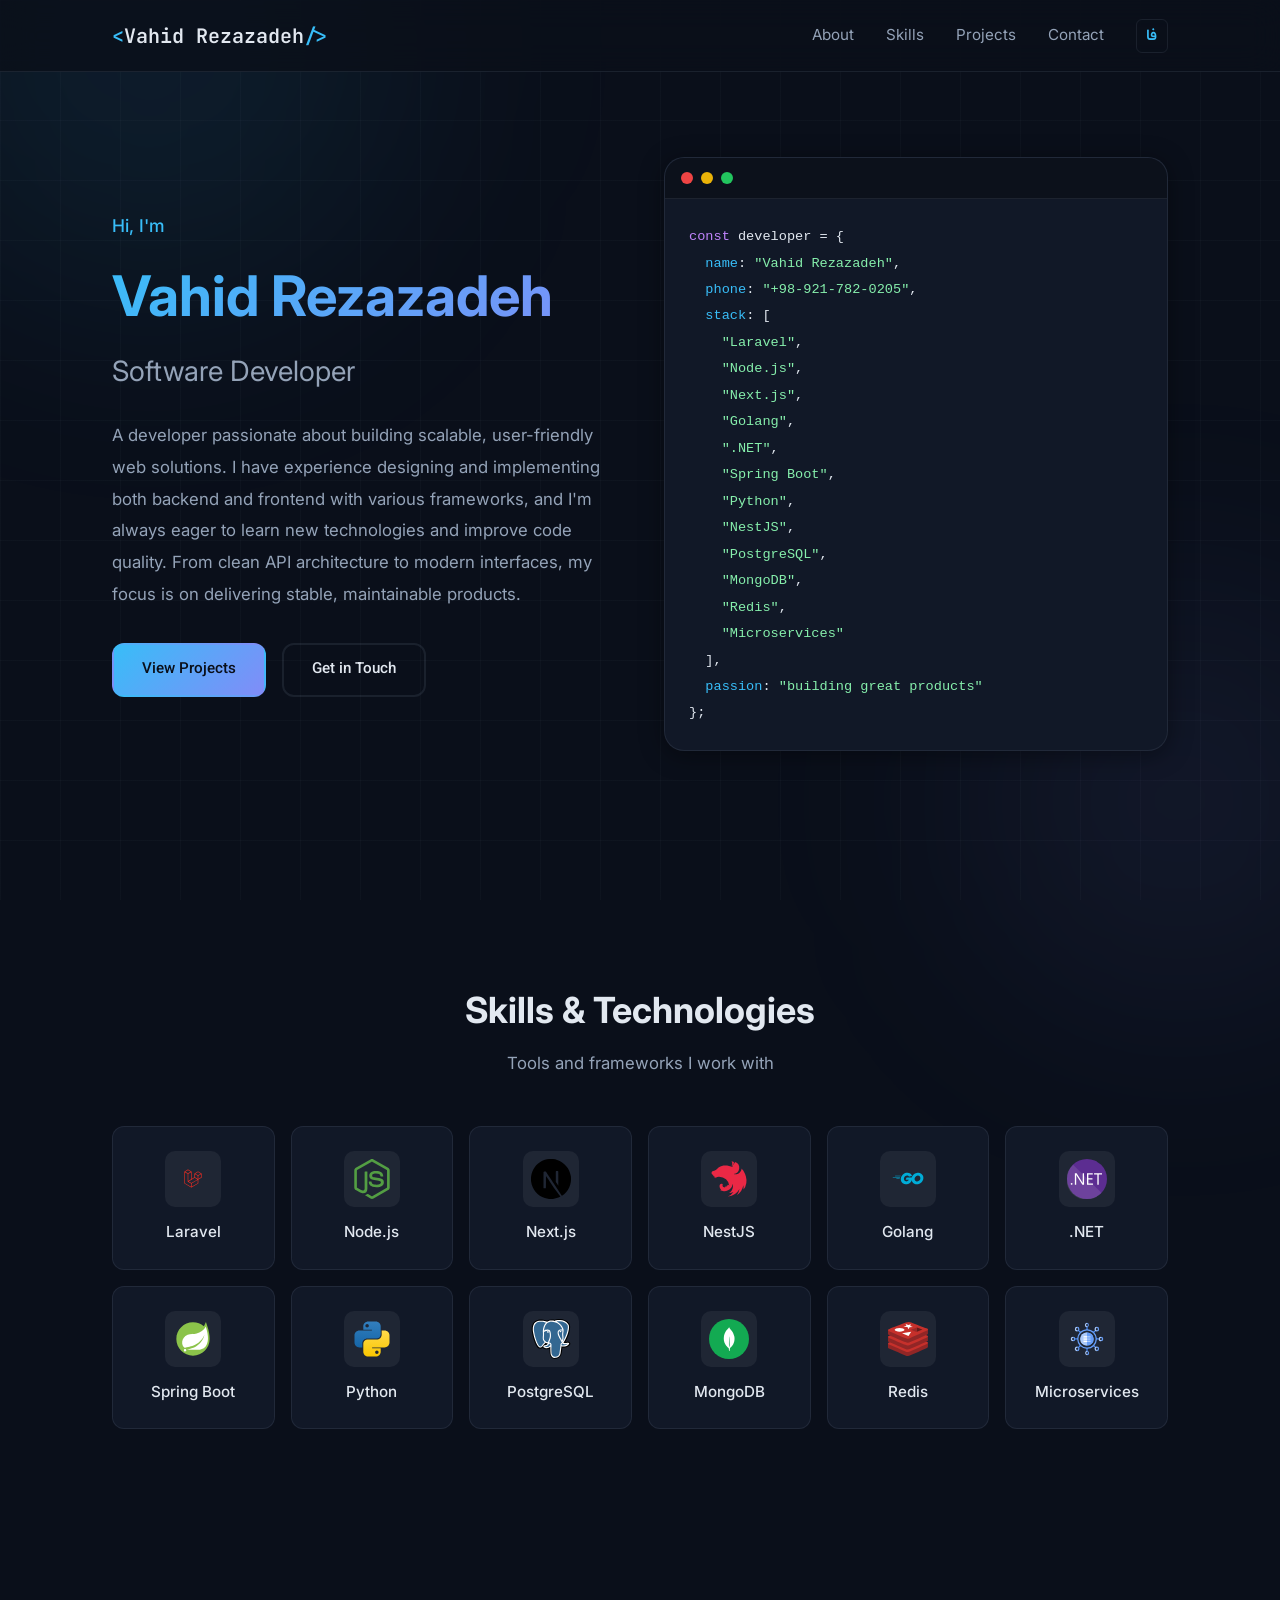
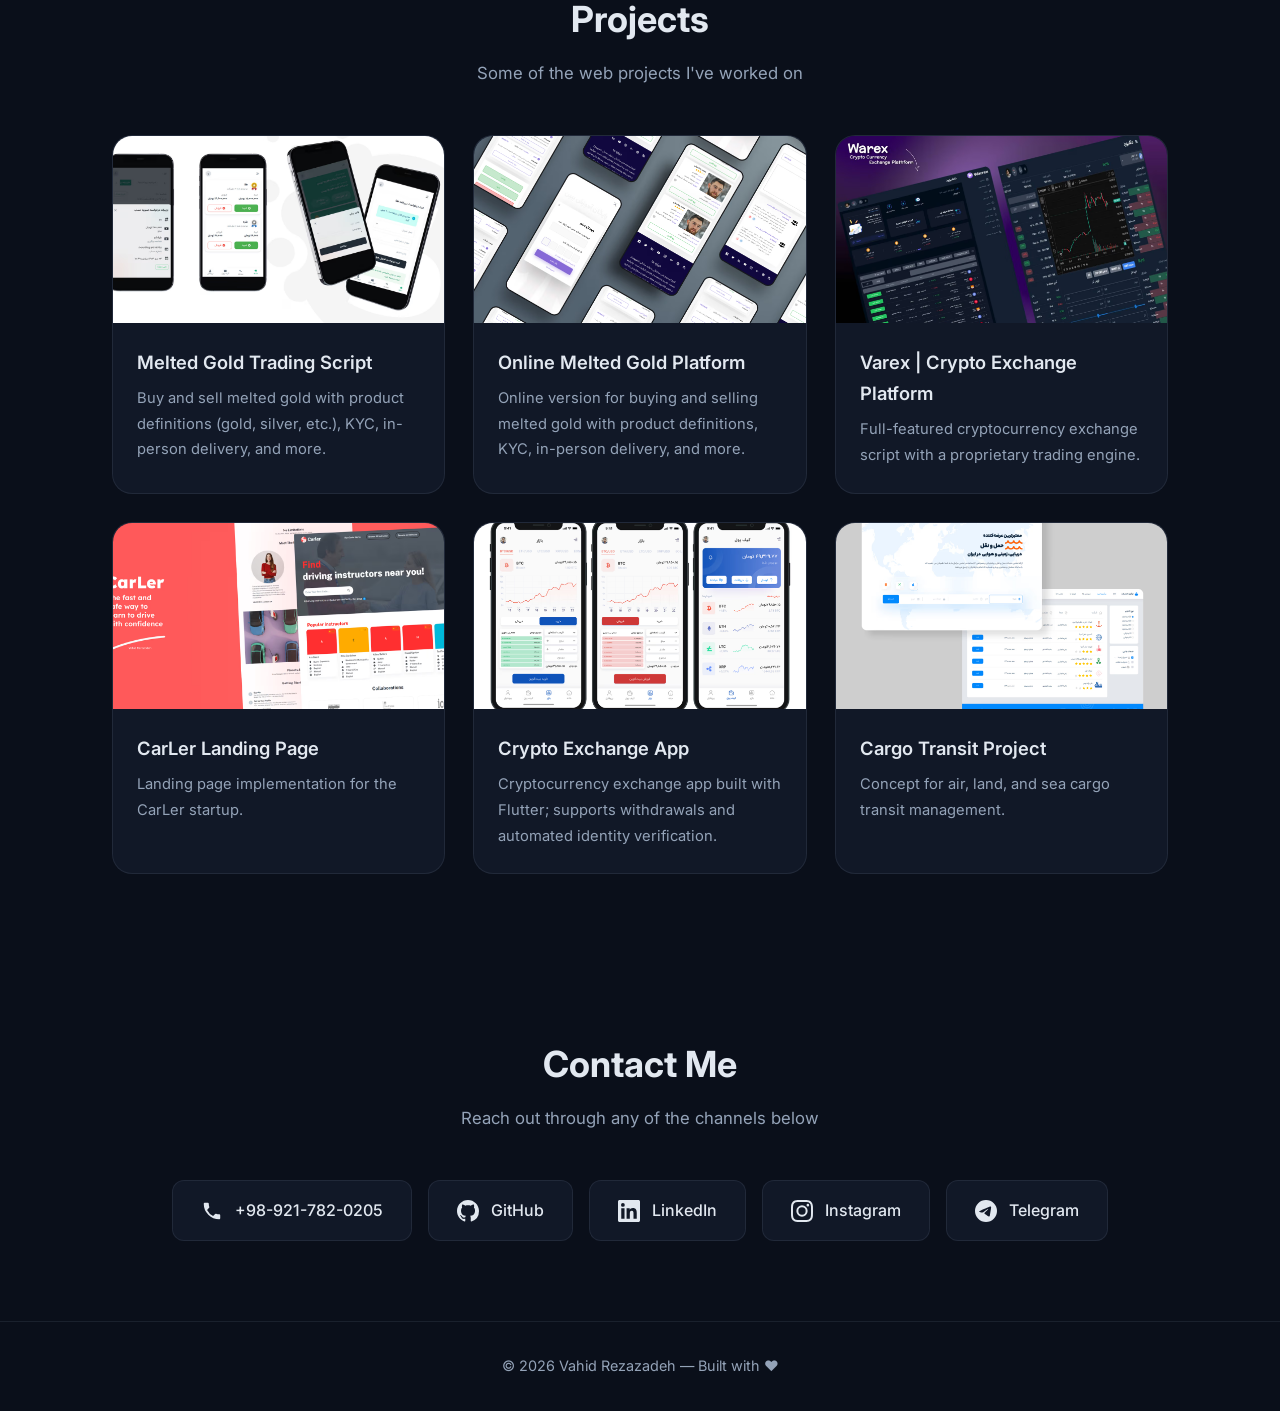
==== en/index.html @ e2bf57e8 "refactor: new website" ====
<!DOCTYPE html>
<html lang="en" dir="ltr">
<head>
  <meta charset="UTF-8">
  <meta name="viewport" content="width=device-width, initial-scale=1.0, viewport-fit=cover">
  <meta name="description" content="Vahid Rezazadeh — Full-stack software developer specializing in Laravel, Node.js, Next.js, Golang, .NET, and Java Spring Boot. View portfolio projects and contact information.">
  <meta name="author" content="Vahid Rezazadeh">
  <meta name="robots" content="index, follow">
  <meta name="theme-color" content="#0a0f1a">
  <title>Vahid Rezazadeh | Software Developer & Programmer</title>

  <link rel="canonical" href="https://vahidrezazadeh.github.io/en/">
  <link rel="alternate" hreflang="fa" href="https://vahidrezazadeh.github.io/">
  <link rel="alternate" hreflang="en" href="https://vahidrezazadeh.github.io/en/">
  <link rel="alternate" hreflang="x-default" href="https://vahidrezazadeh.github.io/">
  <link rel="icon" href="../images/favicon.svg" type="image/svg+xml">
  <link rel="apple-touch-icon" href="../images/favicon.svg">

  <meta property="og:type" content="profile">
  <meta property="og:locale" content="en_US">
  <meta property="og:locale:alternate" content="fa_IR">
  <meta property="og:site_name" content="Vahid Rezazadeh">
  <meta property="og:title" content="Vahid Rezazadeh | Software Developer & Programmer">
  <meta property="og:description" content="Full-stack developer with expertise in Laravel, Node.js, Next.js, Golang, .NET, and Spring Boot. Portfolio and contact details.">
  <meta property="og:url" content="https://vahidrezazadeh.github.io/en/">
  <meta property="og:image" content="https://vahidrezazadeh.github.io/images/og-image.svg">
  <meta property="og:image:width" content="1200">
  <meta property="og:image:height" content="630">
  <meta property="og:image:alt" content="Vahid Rezazadeh — Software Developer">
  <meta property="profile:first_name" content="Vahid">
  <meta property="profile:last_name" content="Rezazadeh">
  <meta property="profile:username" content="vahidrezazadeh">

  <meta name="twitter:card" content="summary_large_image">
  <meta name="twitter:title" content="Vahid Rezazadeh | Software Developer & Programmer">
  <meta name="twitter:description" content="Full-stack developer with expertise in Laravel, Node.js, Next.js, Golang, .NET, and Spring Boot.">
  <meta name="twitter:image" content="https://vahidrezazadeh.github.io/images/og-image.svg">
  <meta name="twitter:image:alt" content="Vahid Rezazadeh — Software Developer">

  <link rel="me" href="https://github.com/vahidrezazadeh">
  <link rel="me" href="https://linkedin.com/in/vahidrezazadeh">
  <link rel="me" href="https://instagram.com/vahidrezazadeh.dev">
  <link rel="me" href="https://t.me/vahidrezazadeh">

  <link rel="preconnect" href="https://fonts.googleapis.com">
  <link rel="preconnect" href="https://fonts.gstatic.com" crossorigin>
  <link href="https://fonts.googleapis.com/css2?family=Inter:wght@400;500;600;700&family=JetBrains+Mono:wght@400;500&family=Vazirmatn:wght@600&display=swap" rel="stylesheet">
  <link rel="stylesheet" href="../css/style.css">

  <script type="application/ld+json">
  {
    "@context": "https://schema.org",
    "@graph": [
      {
        "@type": "WebSite",
        "@id": "https://vahidrezazadeh.github.io/en/#website",
        "url": "https://vahidrezazadeh.github.io/en/",
        "name": "Vahid Rezazadeh",
        "description": "Personal website of Vahid Rezazadeh, software developer",
        "inLanguage": "en-US"
      },
      {
        "@type": "ProfilePage",
        "@id": "https://vahidrezazadeh.github.io/en/#profile",
        "url": "https://vahidrezazadeh.github.io/en/",
        "name": "Vahid Rezazadeh | Software Developer",
        "isPartOf": { "@id": "https://vahidrezazadeh.github.io/en/#website" },
        "about": { "@id": "https://vahidrezazadeh.github.io/en/#person" },
        "inLanguage": "en-US"
      },
      {
        "@type": "Person",
        "@id": "https://vahidrezazadeh.github.io/en/#person",
        "name": "Vahid Rezazadeh",
        "alternateName": "وحید رضازاده",
        "url": "https://vahidrezazadeh.github.io/en/",
        "image": "https://vahidrezazadeh.github.io/images/og-image.svg",
        "jobTitle": "Software Developer",
        "description": "Full-stack developer experienced in Laravel, Node.js, Next.js, Golang, .NET, and Java Spring Boot",
        "telephone": "+98-921-782-0205",
        "knowsAbout": [
          "Laravel",
          "Node.js",
          "Next.js",
          "Golang",
          ".NET",
          "Java Spring Boot",
          "Python",
          "NestJS",
          "PostgreSQL",
          "MongoDB",
          "Redis",
          "Microservices",
          "Web Development",
          "Backend Development",
          "Frontend Development"
        ],
        "sameAs": [
          "https://github.com/vahidrezazadeh",
          "https://linkedin.com/in/vahidrezazadeh",
          "https://instagram.com/vahidrezazadeh.dev",
          "https://t.me/vahidrezazadeh"
        ]
      }
    ]
  }
  </script>
</head>
<body>
  <div class="bg-grid" aria-hidden="true"></div>
  <div class="bg-glow bg-glow--1" aria-hidden="true"></div>
  <div class="bg-glow bg-glow--2" aria-hidden="true"></div>

  <header class="header">
    <nav class="nav container">
      <a href="https://vahidrezazadeh.github.io/en/" class="logo" aria-label="Home">
        <span class="logo__bracket">&lt;</span>Vahid Rezazadeh<span class="logo__bracket">/&gt;</span>
      </a>
      <button class="nav__toggle" aria-label="Navigation menu" aria-expanded="false">
        <span></span>
        <span></span>
        <span></span>
      </button>
      <ul class="nav__links">
        <li><a href="#about">About</a></li>
        <li><a href="#skills">Skills</a></li>
        <li><a href="#projects">Projects</a></li>
        <li><a href="#contact">Contact</a></li>
        <li><a href="../index.html" class="lang-switch" hreflang="fa" lang="fa">فا</a></li>
      </ul>
    </nav>
  </header>

  <main>
    <section class="hero container">
      <div class="hero__content">
        <p class="hero__greeting">Hi, I'm</p>
        <h1 class="hero__name">Vahid Rezazadeh</h1>
        <p class="hero__role">Software Developer</p>
        <p class="hero__intro" id="about">
          A developer passionate about building scalable, user-friendly web solutions. I have experience
          designing and implementing both backend and frontend with various frameworks, and I'm always
          eager to learn new technologies and improve code quality. From clean API architecture to modern
          interfaces, my focus is on delivering stable, maintainable products.
        </p>
        <div class="hero__actions">
          <a href="#projects" class="btn btn--primary">View Projects</a>
          <a href="#contact" class="btn btn--outline">Get in Touch</a>
        </div>
      </div>
      <div class="hero__visual" aria-hidden="true">
        <div class="code-window">
          <div class="code-window__bar">
            <span></span><span></span><span></span>
          </div>
          <pre class="code-window__body"><code><span class="kw">const</span> developer = {
  <span class="prop">name</span>: <span class="str">"Vahid Rezazadeh"</span>,
  <span class="prop">phone</span>: <span class="str">"+98-921-782-0205"</span>,
  <span class="prop">stack</span>: [
    <span class="str">"Laravel"</span>,
    <span class="str">"Node.js"</span>,
    <span class="str">"Next.js"</span>,
    <span class="str">"Golang"</span>,
    <span class="str">".NET"</span>,
    <span class="str">"Spring Boot"</span>,
    <span class="str">"Python"</span>,
    <span class="str">"NestJS"</span>,
    <span class="str">"PostgreSQL"</span>,
    <span class="str">"MongoDB"</span>,
    <span class="str">"Redis"</span>,
    <span class="str">"Microservices"</span>
  ],
  <span class="prop">passion</span>: <span class="str">"building great products"</span>
};</code></pre>
        </div>
      </div>
    </section>

    <section class="skills section" id="skills">
      <div class="container">
        <h2 class="section__title">Skills & Technologies</h2>
        <p class="section__subtitle">Tools and frameworks I work with</p>
        <ul class="skills__grid">
          <li class="skill-card">
            <div class="skill-card__icon">
              <img src="../images/skills/laravel.svg" alt="Laravel" width="48" height="48" loading="lazy">
            </div>
            <span class="skill-card__name">Laravel</span>
          </li>
          <li class="skill-card">
            <div class="skill-card__icon">
              <img src="../images/skills/nodejs.svg" alt="Node.js" width="48" height="48" loading="lazy">
            </div>
            <span class="skill-card__name">Node.js</span>
          </li>
          <li class="skill-card">
            <div class="skill-card__icon">
              <img src="../images/skills/nextjs.svg" alt="Next.js" width="48" height="48" loading="lazy">
            </div>
            <span class="skill-card__name">Next.js</span>
          </li>
          <li class="skill-card">
            <div class="skill-card__icon">
              <img src="../images/skills/nestjs.svg" alt="NestJS" width="48" height="48" loading="lazy">
            </div>
            <span class="skill-card__name">NestJS</span>
          </li>
          <li class="skill-card">
            <div class="skill-card__icon">
              <img src="../images/skills/golang.svg" alt="Golang" width="48" height="48" loading="lazy">
            </div>
            <span class="skill-card__name">Golang</span>
          </li>
          <li class="skill-card">
            <div class="skill-card__icon">
              <img src="../images/skills/dotnet.svg" alt=".NET" width="48" height="48" loading="lazy">
            </div>
            <span class="skill-card__name">.NET</span>
          </li>
          <li class="skill-card">
            <div class="skill-card__icon">
              <img src="../images/skills/spring.svg" alt="Spring Boot" width="48" height="48" loading="lazy">
            </div>
            <span class="skill-card__name">Spring Boot</span>
          </li>
          <li class="skill-card">
            <div class="skill-card__icon">
              <img src="../images/skills/python.svg" alt="Python" width="48" height="48" loading="lazy">
            </div>
            <span class="skill-card__name">Python</span>
          </li>
          <li class="skill-card">
            <div class="skill-card__icon">
              <img src="../images/skills/postgresql.svg" alt="PostgreSQL" width="48" height="48" loading="lazy">
            </div>
            <span class="skill-card__name">PostgreSQL</span>
          </li>
          <li class="skill-card">
            <div class="skill-card__icon">
              <img src="../images/skills/mongodb.svg" alt="MongoDB" width="48" height="48" loading="lazy">
            </div>
            <span class="skill-card__name">MongoDB</span>
          </li>
          <li class="skill-card">
            <div class="skill-card__icon">
              <img src="../images/skills/redis.svg" alt="Redis" width="48" height="48" loading="lazy">
            </div>
            <span class="skill-card__name">Redis</span>
          </li>
          <li class="skill-card">
            <div class="skill-card__icon">
              <img src="../images/skills/microservice.svg" alt="Microservices" width="48" height="48" loading="lazy">
            </div>
            <span class="skill-card__name">Microservices</span>
          </li>
        </ul>
      </div>
    </section>

    <section class="projects section" id="projects">
      <div class="container">
        <h2 class="section__title">Projects</h2>
        <p class="section__subtitle">Some of the web projects I've worked on</p>
        <div class="projects__grid">

          <article class="project-card">
            <div class="project-card__image">
              <img src="../images/projects/gold.avif" alt="Melted gold trading script" width="600" height="340" loading="lazy">
            </div>
            <div class="project-card__body">
              <h3 class="project-card__title">Melted Gold Trading Script</h3>
              <p class="project-card__desc">
                Buy and sell melted gold with product definitions (gold, silver, etc.),
                KYC, in-person delivery, and more.
              </p>
            </div>
          </article>

          <article class="project-card">
            <div class="project-card__image">
              <img src="../images/projects/online.avif" alt="Online melted gold trading platform" width="600" height="340" loading="lazy">
            </div>
            <div class="project-card__body">
              <h3 class="project-card__title">Online Melted Gold Platform</h3>
              <p class="project-card__desc">
                Online version for buying and selling melted gold with product definitions,
                KYC, in-person delivery, and more.
              </p>
            </div>
          </article>

          <article class="project-card">
            <div class="project-card__image">
              <img src="../images/projects/exchange.avif" alt="Varex — cryptocurrency exchange platform" width="600" height="340" loading="lazy">
            </div>
            <div class="project-card__body">
              <h3 class="project-card__title">Varex | Crypto Exchange Platform</h3>
              <p class="project-card__desc">
                Full-featured cryptocurrency exchange script with a proprietary trading engine.
              </p>
            </div>
          </article>

          <article class="project-card">
            <div class="project-card__image">
              <img src="../images/projects/carler.avif" alt="CarLer startup landing page" width="600" height="340" loading="lazy">
            </div>
            <div class="project-card__body">
              <h3 class="project-card__title">CarLer Landing Page</h3>
              <p class="project-card__desc">
                Landing page implementation for the CarLer startup.
              </p>
            </div>
          </article>

          <article class="project-card">
            <div class="project-card__image">
              <img src="../images/projects/exchange-app.avif" alt="Crypto exchange mobile app" width="600" height="340" loading="lazy">
            </div>
            <div class="project-card__body">
              <h3 class="project-card__title">Crypto Exchange App</h3>
              <p class="project-card__desc">
                Cryptocurrency exchange app built with Flutter; supports withdrawals
                and automated identity verification.
              </p>
            </div>
          </article>

          <article class="project-card">
            <div class="project-card__image">
              <img src="../images/projects/transit.avif" alt="Cargo transit project concept" width="600" height="340" loading="lazy">
            </div>
            <div class="project-card__body">
              <h3 class="project-card__title">Cargo Transit Project</h3>
              <p class="project-card__desc">
                Concept for air, land, and sea cargo transit management.
              </p>
            </div>
          </article>

        </div>
      </div>
    </section>

    <section class="contact section" id="contact">
      <div class="container">
        <h2 class="section__title">Contact Me</h2>
        <p class="section__subtitle">Reach out through any of the channels below</p>
        <div class="social-links">
          <a href="tel:+989217820205" class="social-link" aria-label="Phone call">
            <svg viewBox="0 0 24 24" fill="currentColor" aria-hidden="true"><path d="M6.62 10.79a15.05 15.05 0 006.59 6.59l2.2-2.2a1 1 0 011.01-.24 11.36 11.36 0 003.56.57 1 1 0 011 1V20a1 1 0 01-1 1A17 17 0 013 4a1 1 0 011-1h3.5a1 1 0 011 1 11.36 11.36 0 00.57 3.56 1 1 0 01-.25 1.01l-2.2 2.22z"/></svg>
            <span>+98-921-782-0205</span>
          </a>
          <a href="https://github.com/vahidrezazadeh" class="social-link" target="_blank" rel="noopener noreferrer" aria-label="GitHub">
            <svg viewBox="0 0 24 24" fill="currentColor" aria-hidden="true"><path d="M12 0C5.37 0 0 5.37 0 12c0 5.31 3.435 9.795 8.205 11.385.6.105.825-.255.825-.57 0-.285-.015-1.23-.015-2.235-3.015.555-3.795-.735-4.035-1.41-.135-.345-.72-1.41-1.23-1.695-.42-.225-1.02-.78-.015-.795.945-.015 1.62.87 1.845 1.23 1.08 1.815 2.805 1.305 3.495.99.105-.78.42-1.305.765-1.605-2.67-.3-5.46-1.335-5.46-5.925 0-1.305.465-2.385 1.23-3.225-.12-.3-.54-1.53.12-3.18 0 0 1.005-.315 3.3 1.23.96-.27 1.98-.405 3-.405s2.04.135 3 .405c2.295-1.56 3.3-1.23 3.3-1.23.66 1.65.24 2.88.12 3.18.765.84 1.23 1.905 1.23 3.225 0 4.605-2.805 5.625-5.475 5.925.435.375.81 1.095.81 2.22 0 1.605-.015 2.895-.015 3.3 0 .315.225.69.825.57A12.02 12.02 0 0024 12c0-6.63-5.37-12-12-12z"/></svg>
            <span>GitHub</span>
          </a>
          <a href="https://linkedin.com/in/vahidrezazadeh" class="social-link" target="_blank" rel="noopener noreferrer" aria-label="LinkedIn">
            <svg viewBox="0 0 24 24" fill="currentColor" aria-hidden="true"><path d="M20.447 20.452h-3.554v-5.569c0-1.328-.027-3.037-1.852-3.037-1.853 0-2.136 1.445-2.136 2.939v5.667H9.351V9h3.414v1.561h.046c.477-.9 1.637-1.85 3.37-1.85 3.601 0 4.267 2.37 4.267 5.455v6.286zM5.337 7.433a2.062 2.062 0 01-2.063-2.065 2.064 2.064 0 112.063 2.065zm1.782 13.019H3.555V9h3.564v11.452zM22.225 0H1.771C.792 0 0 .774 0 1.729v20.542C0 23.227.792 24 1.771 24h20.451C23.2 24 24 23.227 24 22.271V1.729C24 .774 23.2 0 22.222 0h.003z"/></svg>
            <span>LinkedIn</span>
          </a>
          <a href="https://instagram.com/vahidrezazadeh.dev" class="social-link" target="_blank" rel="noopener noreferrer" aria-label="Instagram">
            <svg viewBox="0 0 24 24" fill="currentColor" aria-hidden="true"><path d="M12 2.163c3.204 0 3.584.012 4.85.07 3.252.148 4.771 1.691 4.919 4.919.058 1.265.069 1.645.069 4.849 0 3.205-.012 3.584-.069 4.849-.149 3.225-1.664 4.771-4.919 4.919-1.266.058-1.644.07-4.85.07-3.204 0-3.584-.012-4.849-.07-3.26-.149-4.771-1.699-4.919-4.92-.058-1.265-.07-1.644-.07-4.849 0-3.204.013-3.583.07-4.849.149-3.227 1.664-4.771 4.919-4.919 1.266-.057 1.645-.069 4.849-.069zM12 0C8.741 0 8.333.014 7.053.072 2.695.272.273 2.69.073 7.052.014 8.333 0 8.741 0 12c0 3.259.014 3.668.072 4.948.2 4.358 2.618 6.78 6.98 6.98C8.333 23.986 8.741 24 12 24c3.259 0 3.668-.014 4.948-.072 4.354-.2 6.782-2.618 6.979-6.98.059-1.28.073-1.689.073-4.948 0-3.259-.014-3.667-.072-4.947-.196-4.354-2.617-6.78-6.979-6.98C15.668.014 15.259 0 12 0zm0 5.838a6.162 6.162 0 100 12.324 6.162 6.162 0 000-12.324zM12 16a4 4 0 110-8 4 4 0 010 8zm6.406-11.845a1.44 1.44 0 100 2.881 1.44 1.44 0 000-2.881z"/></svg>
            <span>Instagram</span>
          </a>
          <a href="https://t.me/vahidrezazadeh" class="social-link" target="_blank" rel="noopener noreferrer" aria-label="Telegram">
            <svg viewBox="0 0 24 24" fill="currentColor" aria-hidden="true"><path d="M11.944 0A12 12 0 000 12a12 12 0 0012 12 12 12 0 0012-12A12 12 0 0012 0a12 12 0 00-.056 0zm4.962 7.224c.1-.002.321.023.465.14a.506.506 0 01.171.325c.016.093.036.306.02.472-.18 1.898-.962 6.502-1.36 8.627-.168.9-.499 1.201-.82 1.23-.696.065-1.225-.46-1.9-.902-1.056-.693-1.653-1.124-2.678-1.8-1.185-.78-.417-1.21.258-1.91.177-.184 3.247-2.977 3.307-3.23.007-.032.014-.15-.056-.212s-.174-.041-.249-.024c-.106.024-1.793 1.14-5.061 3.345-.48.33-.913.49-1.302.48-.428-.008-1.252-.241-1.865-.44-.752-.245-1.349-.374-1.297-.789.027-.216.325-.437.893-.663 3.498-1.524 5.83-2.529 6.998-3.014 3.332-1.386 4.025-1.627 4.476-1.635z"/></svg>
            <span>Telegram</span>
          </a>
        </div>
      </div>
    </section>
  </main>

  <footer class="footer">
    <div class="container">
      <p>&copy; <span id="year"></span> Vahid Rezazadeh — Built with ❤️</p>
    </div>
  </footer>

  <script src="../js/main.js"></script>
</body>
</html>
---- css/style.css ----
/* ===== Variables ===== */
:root {
  --bg: #0a0f1a;
  --bg-card: #111827;
  --bg-card-hover: #1a2332;
  --border: rgba(148, 163, 184, 0.12);
  --text: #e2e8f0;
  --text-muted: #94a3b8;
  --accent: #38bdf8;
  --accent-2: #818cf8;
  --accent-glow: rgba(56, 189, 248, 0.15);
  --gradient: linear-gradient(135deg, #38bdf8 0%, #818cf8 100%);
  --radius: 12px;
  --radius-lg: 20px;
  --shadow: 0 4px 24px rgba(0, 0, 0, 0.4);
  --transition: 0.25s ease;
  --font: 'Vazirmatn', system-ui, sans-serif;
  --font-mono: 'JetBrains Mono', monospace;
  --header-h: 72px;
  --container-max: 1120px;
  --container-padding: clamp(1.25rem, 5vw, 2rem);
}

/* ===== Reset ===== */
*, *::before, *::after {
  box-sizing: border-box;
  margin: 0;
  padding: 0;
}

html {
  scroll-behavior: smooth;
  scroll-padding-top: var(--header-h);
}

body {
  font-family: var(--font);
  background: var(--bg);
  color: var(--text);
  line-height: 1.7;
  overflow-x: clip;
  -webkit-font-smoothing: antialiased;
}

main {
  overflow-x: clip;
}

img {
  max-width: 100%;
  height: auto;
  display: block;
}

a {
  color: inherit;
  text-decoration: none;
}

ul {
  list-style: none;
}

/* ===== Background ===== */
.bg-grid {
  position: fixed;
  inset: 0;
  background-image:
    linear-gradient(rgba(148, 163, 184, 0.04) 1px, transparent 1px),
    linear-gradient(90deg, rgba(148, 163, 184, 0.04) 1px, transparent 1px);
  background-size: 60px 60px;
  pointer-events: none;
  z-index: 0;
}

.bg-glow {
  position: fixed;
  border-radius: 50%;
  filter: blur(120px);
  pointer-events: none;
  z-index: 0;
}

.bg-glow--1 {
  width: 500px;
  height: 500px;
  background: rgba(56, 189, 248, 0.08);
  top: -200px;
  left: -100px;
}

.bg-glow--2 {
  width: 400px;
  height: 400px;
  background: rgba(129, 140, 248, 0.08);
  bottom: -100px;
  right: -100px;
}

/* ===== Layout ===== */
.container {
  width: 100%;
  max-width: var(--container-max);
  margin-inline: auto;
  padding-left: max(var(--container-padding), env(safe-area-inset-left, 0px));
  padding-right: max(var(--container-padding), env(safe-area-inset-right, 0px));
  position: relative;
  z-index: 1;
}

.section {
  padding-block: 5rem;
}

.section__title {
  font-size: clamp(1.75rem, 4vw, 2.25rem);
  font-weight: 700;
  text-align: center;
  margin-bottom: 0.5rem;
}

.section__subtitle {
  text-align: center;
  color: var(--text-muted);
  margin-bottom: 3rem;
  font-size: 1.05rem;
}

/* ===== Header ===== */
.header {
  position: fixed;
  top: 0;
  left: 0;
  right: 0;
  z-index: 100;
  height: var(--header-h);
  background: rgba(10, 15, 26, 0.8);
  backdrop-filter: blur(16px);
  border-bottom: 1px solid var(--border);
}

.nav {
  display: flex;
  align-items: center;
  justify-content: space-between;
  height: 100%;
}

.logo {
  font-family: var(--font-mono);
  font-size: 1.25rem;
  font-weight: 600;
  color: var(--text);
}

.logo__bracket {
  color: var(--accent);
}

.nav__links {
  display: flex;
  gap: 2rem;
}

.nav__links a {
  font-size: 0.95rem;
  color: var(--text-muted);
  transition: color var(--transition);
  position: relative;
}

.nav__links a::after {
  content: '';
  position: absolute;
  bottom: -4px;
  inset-inline-start: 0;
  width: 0;
  height: 2px;
  background: var(--gradient);
  transition: width var(--transition);
}

.lang-switch {
  font-weight: 600;
  color: var(--accent) !important;
  border: 1px solid var(--border);
  border-radius: 6px;
  padding: 0.25rem 0.6rem !important;
}

.lang-switch[hreflang="en"] {
  font-family: var(--font-mono);
}

.lang-switch[hreflang="fa"] {
  font-family: 'Vazirmatn', Tahoma, sans-serif;
}

.lang-switch::after {
  display: none;
}

html[lang="en"] body {
  font-family: 'Inter', system-ui, -apple-system, sans-serif;
}

.nav__links a:hover {
  color: var(--text);
}

.nav__links a:hover::after {
  width: 100%;
}

.nav__toggle {
  display: none;
  flex-direction: column;
  gap: 5px;
  background: none;
  border: none;
  cursor: pointer;
  padding: 4px;
}

.nav__toggle span {
  display: block;
  width: 24px;
  height: 2px;
  background: var(--text);
  transition: var(--transition);
  border-radius: 2px;
}

.nav__toggle[aria-expanded="true"] span:nth-child(1) {
  transform: rotate(45deg) translate(5px, 5px);
}

.nav__toggle[aria-expanded="true"] span:nth-child(2) {
  opacity: 0;
}

.nav__toggle[aria-expanded="true"] span:nth-child(3) {
  transform: rotate(-45deg) translate(5px, -5px);
}

/* ===== Hero ===== */
.hero {
  display: grid;
  grid-template-columns: 1fr 1fr;
  gap: 3rem;
  align-items: center;
  min-height: 100vh;
  padding-top: var(--header-h);
  padding-bottom: 4rem;
}

.hero > * {
  min-width: 0;
}

.hero__greeting {
  color: var(--accent);
  font-size: 1.1rem;
  font-weight: 500;
  margin-bottom: 0.5rem;
}

.hero__name {
  font-size: clamp(2.5rem, 6vw, 3.5rem);
  font-weight: 700;
  margin-bottom: 0.25rem;
  background: var(--gradient);
  -webkit-background-clip: text;
  -webkit-text-fill-color: transparent;
  background-clip: text;
}

.hero__role {
  font-size: clamp(1.25rem, 3vw, 1.75rem);
  color: var(--text-muted);
  font-weight: 400;
  margin-bottom: 1.5rem;
}

.hero__intro {
  color: var(--text-muted);
  font-size: 1.05rem;
  max-width: 540px;
  margin-bottom: 2rem;
  line-height: 1.9;
}

.hero__actions {
  display: flex;
  flex-wrap: wrap;
  gap: 1rem;
}

.btn {
  display: inline-flex;
  align-items: center;
  justify-content: center;
  padding: 0.75rem 1.75rem;
  border-radius: var(--radius);
  font-family: var(--font);
  font-size: 0.95rem;
  font-weight: 500;
  cursor: pointer;
  transition: var(--transition);
  border: 2px solid transparent;
}

.btn--primary {
  background: var(--gradient);
  color: #0a0f1a;
}

.btn--primary:hover {
  transform: translateY(-2px);
  box-shadow: 0 8px 24px var(--accent-glow);
}

.btn--outline {
  border-color: var(--border);
  color: var(--text);
  background: transparent;
}

.btn--outline:hover {
  border-color: var(--accent);
  color: var(--accent);
}

/* Code window */
.code-window {
  background: var(--bg-card);
  border: 1px solid var(--border);
  border-radius: var(--radius-lg);
  overflow: hidden;
  box-shadow: var(--shadow);
  max-width: 100%;
  min-width: 0;
}

.code-window__bar {
  display: flex;
  gap: 8px;
  padding: 14px 16px;
  background: rgba(0, 0, 0, 0.3);
  border-bottom: 1px solid var(--border);
}

.code-window__bar span {
  width: 12px;
  height: 12px;
  border-radius: 50%;
  background: #374151;
}

.code-window__bar span:nth-child(1) { background: #ef4444; }
.code-window__bar span:nth-child(2) { background: #eab308; }
.code-window__bar span:nth-child(3) { background: #22c55e; }

.code-window__body {
  padding: 1.5rem;
  font-family: var(--font-mono);
  font-size: clamp(0.7rem, 2.8vw, 0.85rem);
  line-height: 1.8;
  direction: ltr;
  text-align: left;
  overflow-x: auto;
  max-width: 100%;
  -webkit-overflow-scrolling: touch;
}

.code-window__body .kw { color: #c084fc; }
.code-window__body .prop { color: #38bdf8; }
.code-window__body .str { color: #86efac; }

/* ===== Skills ===== */
.skills__grid {
  display: grid;
  grid-template-columns: repeat(auto-fit, minmax(min(100%, 140px), 1fr));
  gap: 1rem;
}

.skill-card {
  display: flex;
  flex-direction: column;
  align-items: center;
  gap: 0.75rem;
  padding: 1.5rem 1rem;
  background: var(--bg-card);
  border: 1px solid var(--border);
  border-radius: var(--radius);
  transition: var(--transition);
}

.skill-card:hover {
  background: var(--bg-card-hover);
  border-color: rgba(56, 189, 248, 0.3);
  transform: translateY(-4px);
}

.skill-card__icon {
  width: 56px;
  height: 56px;
  display: flex;
  align-items: center;
  justify-content: center;
  padding: 8px;
  background: rgba(255, 255, 255, 0.06);
  border-radius: 10px;
  line-height: 0;
}

.skill-card__icon img {
  width: 100%;
  height: 100%;
  object-fit: contain;
}

.skill-card__name {
  font-weight: 500;
  font-size: 0.95rem;
}

/* ===== Projects ===== */
.projects__grid {
  display: grid;
  grid-template-columns: repeat(auto-fit, minmax(min(100%, 280px), 1fr));
  gap: 1.75rem;
}

.project-card {
  background: var(--bg-card);
  border: 1px solid var(--border);
  border-radius: var(--radius-lg);
  overflow: hidden;
  transition: var(--transition);
}

.project-card:hover {
  border-color: rgba(56, 189, 248, 0.25);
  transform: translateY(-6px);
  box-shadow: var(--shadow);
}

.project-card__image {
  aspect-ratio: 16 / 9;
  overflow: hidden;
  background: #0d1321;
}

.project-card__image img {
  width: 100%;
  height: 100%;
  object-fit: cover;
  transition: transform 0.4s ease;
}

.project-card:hover .project-card__image img {
  transform: scale(1.05);
}

.project-card__body {
  padding: 1.5rem;
}

.project-card__title {
  font-size: 1.15rem;
  font-weight: 600;
  margin-bottom: 0.5rem;
}

.project-card__desc {
  color: var(--text-muted);
  font-size: 0.92rem;
  line-height: 1.75;
}

/* ===== Social ===== */
.social-links {
  display: flex;
  flex-wrap: wrap;
  justify-content: center;
  gap: 1rem;
  min-width: 0;
}

.social-link {
  display: flex;
  align-items: center;
  gap: 0.75rem;
  padding: 1rem 1.75rem;
  background: var(--bg-card);
  border: 1px solid var(--border);
  border-radius: var(--radius);
  font-weight: 500;
  transition: var(--transition);
}

.social-link svg {
  width: 22px;
  height: 22px;
  flex-shrink: 0;
}

.social-link:hover {
  border-color: var(--accent);
  color: var(--accent);
  transform: translateY(-3px);
  box-shadow: 0 8px 20px var(--accent-glow);
}

/* ===== Footer ===== */
.footer {
  padding: 2rem 0;
  border-top: 1px solid var(--border);
  text-align: center;
  color: var(--text-muted);
  font-size: 0.9rem;
  position: relative;
  z-index: 1;
}

/* ===== Animations ===== */
@keyframes fadeUp {
  from {
    opacity: 0;
    transform: translateY(24px);
  }
  to {
    opacity: 1;
    transform: translateY(0);
  }
}

.hero__content,
.hero__visual,
.skill-card,
.project-card,
.social-link {
  animation: fadeUp 0.6s ease backwards;
}

.hero__visual { animation-delay: 0.15s; }

.skill-card:nth-child(1) { animation-delay: 0.05s; }
.skill-card:nth-child(2) { animation-delay: 0.1s; }
.skill-card:nth-child(3) { animation-delay: 0.15s; }
.skill-card:nth-child(4) { animation-delay: 0.2s; }
.skill-card:nth-child(5) { animation-delay: 0.25s; }
.skill-card:nth-child(6) { animation-delay: 0.3s; }
.skill-card:nth-child(7) { animation-delay: 0.35s; }
.skill-card:nth-child(8) { animation-delay: 0.4s; }
.skill-card:nth-child(9) { animation-delay: 0.45s; }
.skill-card:nth-child(10) { animation-delay: 0.5s; }
.skill-card:nth-child(11) { animation-delay: 0.55s; }
.skill-card:nth-child(12) { animation-delay: 0.6s; }

.project-card:nth-child(1) { animation-delay: 0.05s; }
.project-card:nth-child(2) { animation-delay: 0.1s; }
.project-card:nth-child(3) { animation-delay: 0.15s; }
.project-card:nth-child(4) { animation-delay: 0.2s; }
.project-card:nth-child(5) { animation-delay: 0.25s; }
.project-card:nth-child(6) { animation-delay: 0.3s; }

/* ===== Responsive ===== */
@media (max-width: 900px) {
  .hero {
    grid-template-columns: 1fr;
    text-align: center;
    padding-top: calc(var(--header-h) + 2rem);
    min-height: auto;
  }

  .hero__intro {
    margin-inline: auto;
  }

  .hero__actions {
    justify-content: center;
  }

  .hero__visual {
    order: -1;
    max-width: 480px;
    margin-inline: auto;
  }
}

@media (max-width: 768px) {
  .nav__toggle {
    display: flex;
  }

  .nav__links {
    position: fixed;
    top: var(--header-h);
    right: 0;
    left: 0;
    flex-direction: column;
    align-items: center;
    gap: 0;
    background: rgba(10, 15, 26, 0.97);
    backdrop-filter: blur(16px);
    border-bottom: 1px solid var(--border);
    padding: 1rem 0;
    transform: translateY(-120%);
    opacity: 0;
    visibility: hidden;
    transition: var(--transition);
  }

  .nav__links.is-open {
    transform: translateY(0);
    opacity: 1;
    visibility: visible;
  }

  .nav__links li {
    width: 100%;
    text-align: center;
  }

  .nav__links a {
    display: block;
    padding: 0.85rem 1rem;
  }

  .section {
    padding-block: 3.5rem;
  }

  .social-link {
    flex: 1 1 calc(50% - 0.5rem);
    justify-content: center;
    min-width: 0;
    padding: 1rem 1rem;
  }
}

@media (max-width: 400px) {
  .social-link {
    flex: 1 1 100%;
  }

  .hero__actions {
    flex-direction: column;
    width: 100%;
  }

  .btn {
    width: 100%;
  }
}

@media (prefers-reduced-motion: reduce) {
  *, *::before, *::after {
    animation-duration: 0.01ms !important;
    transition-duration: 0.01ms !important;
  }

  html {
    scroll-behavior: auto;
  }
}

.ltr{
  direction: ltr;
}
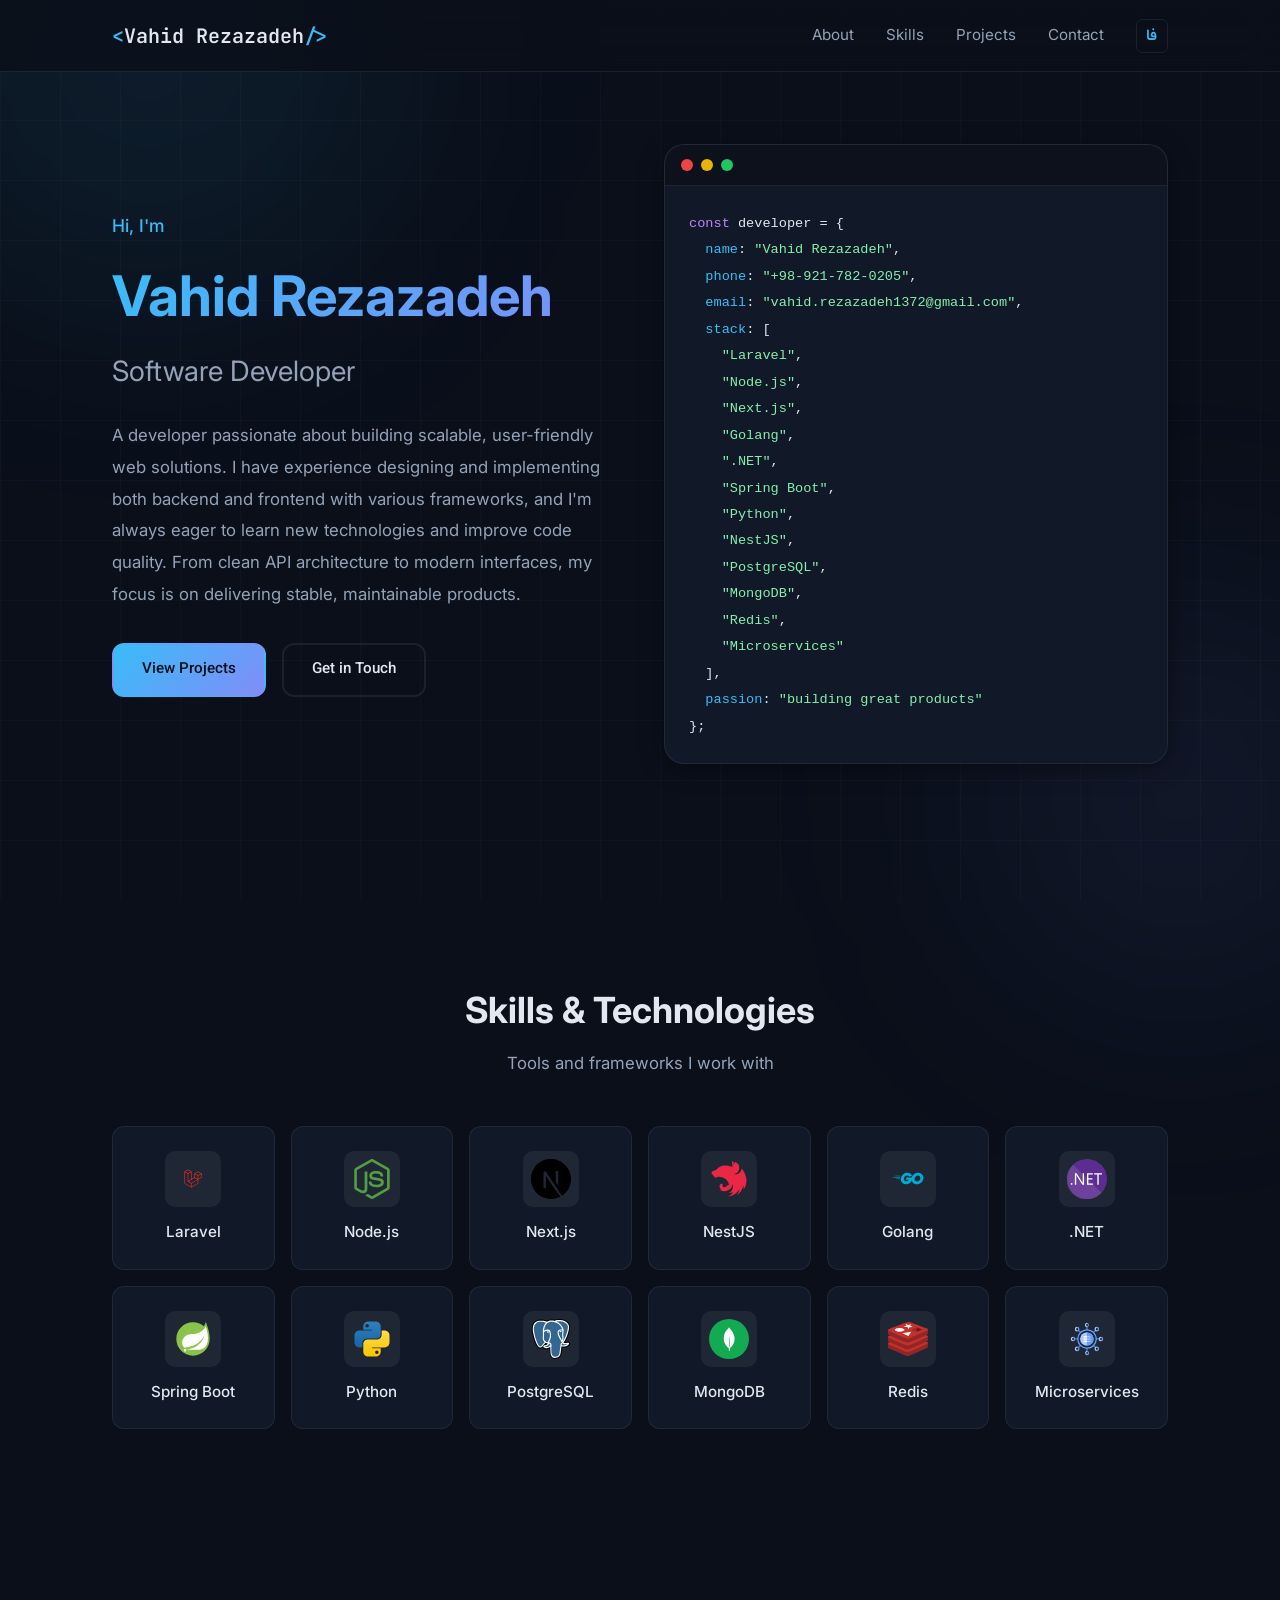
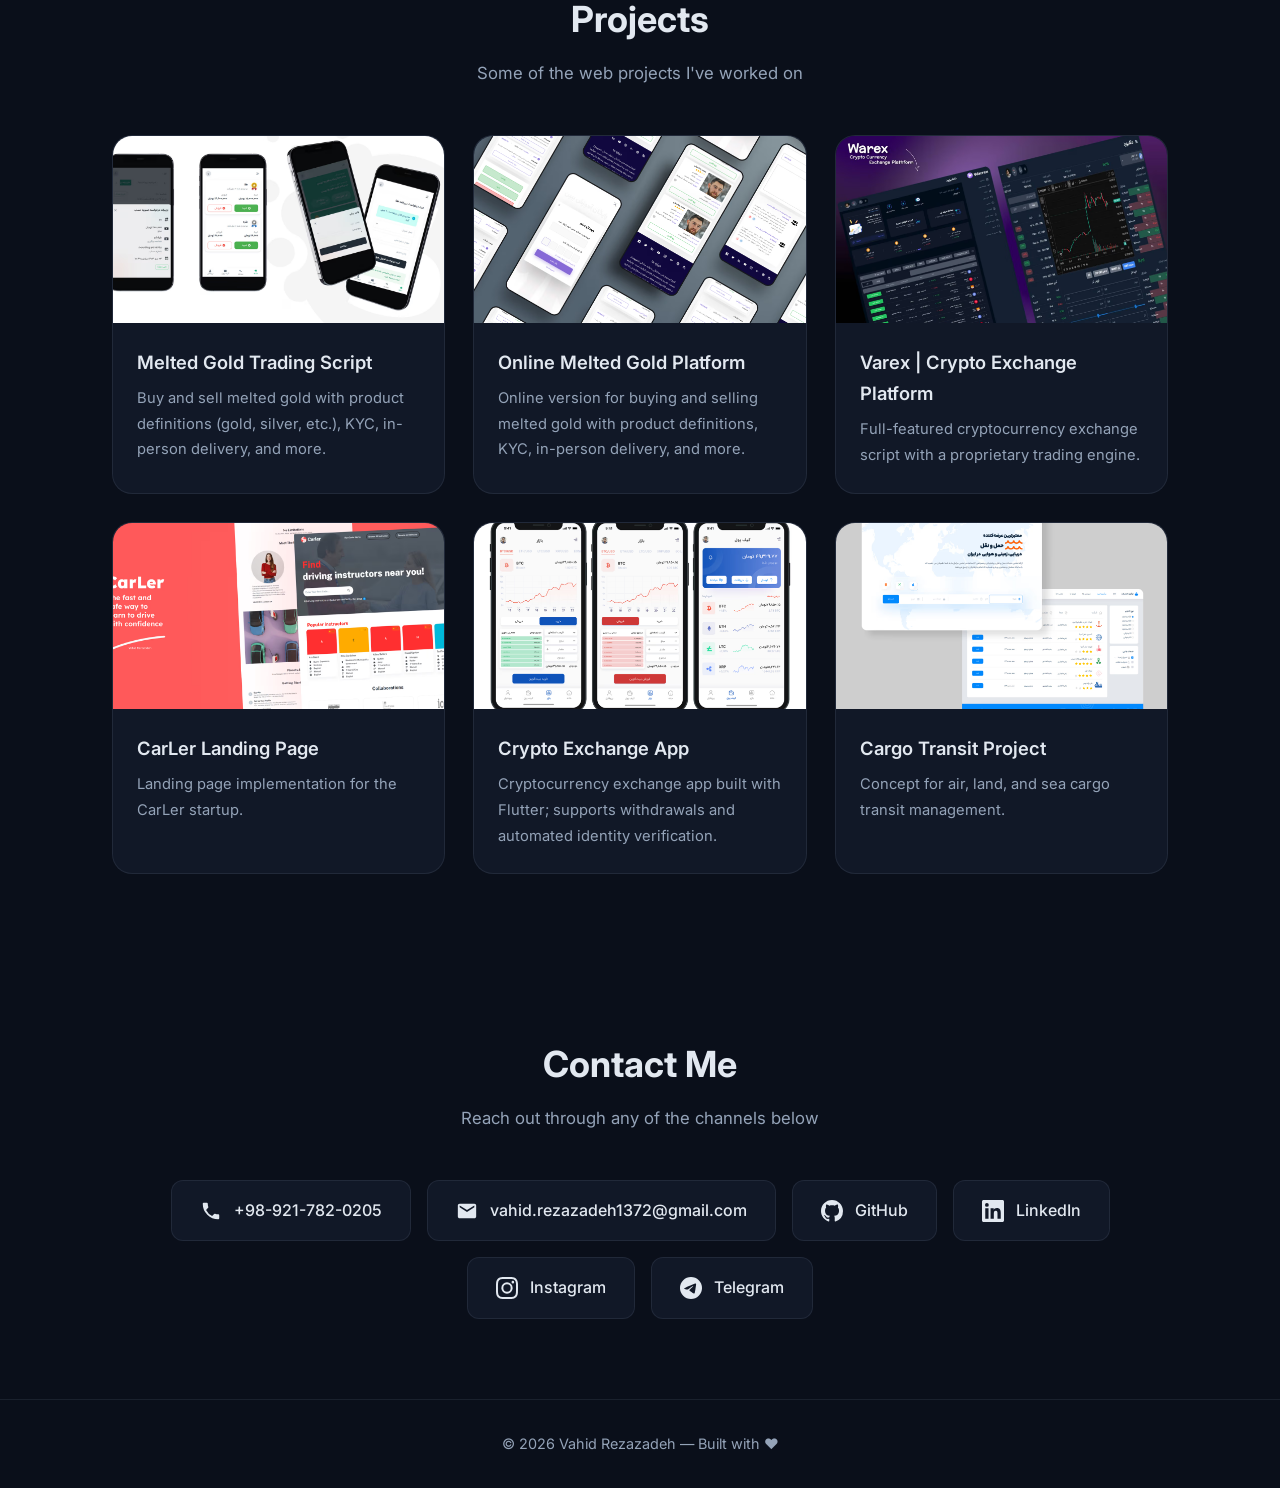
==== commit a32c49d2: "feat: add email" ====
--- a/en/index.html
+++ b/en/index.html
@@ -78,6 +78,7 @@
         "jobTitle": "Software Developer",
         "description": "Full-stack developer experienced in Laravel, Node.js, Next.js, Golang, .NET, and Java Spring Boot",
         "telephone": "+98-921-782-0205",
+        "email": "vahid.rezazadeh1372@gmail.com",
         "knowsAbout": [
           "Laravel",
           "Node.js",
@@ -156,6 +157,7 @@
           <pre class="code-window__body"><code><span class="kw">const</span> developer = {
   <span class="prop">name</span>: <span class="str">"Vahid Rezazadeh"</span>,
   <span class="prop">phone</span>: <span class="str">"+98-921-782-0205"</span>,
+  <span class="prop">email</span>: <span class="str">"vahid.rezazadeh1372@gmail.com"</span>,
   <span class="prop">stack</span>: [
     <span class="str">"Laravel"</span>,
     <span class="str">"Node.js"</span>,
@@ -351,6 +353,10 @@
             <svg viewBox="0 0 24 24" fill="currentColor" aria-hidden="true"><path d="M6.62 10.79a15.05 15.05 0 006.59 6.59l2.2-2.2a1 1 0 011.01-.24 11.36 11.36 0 003.56.57 1 1 0 011 1V20a1 1 0 01-1 1A17 17 0 013 4a1 1 0 011-1h3.5a1 1 0 011 1 11.36 11.36 0 00.57 3.56 1 1 0 01-.25 1.01l-2.2 2.22z"/></svg>
             <span>+98-921-782-0205</span>
           </a>
+          <a href="mailto:vahid.rezazadeh1372@gmail.com" class="social-link" aria-label="Email">
+            <svg viewBox="0 0 24 24" fill="currentColor" aria-hidden="true"><path d="M20 4H4c-1.1 0-2 .9-2 2v12c0 1.1.9 2 2 2h16c1.1 0 2-.9 2-2V6c0-1.1-.9-2-2-2zm0 4l-8 5-8-5V6l8 5 8-5v2z"/></svg>
+            <span>vahid.rezazadeh1372@gmail.com</span>
+          </a>
           <a href="https://github.com/vahidrezazadeh" class="social-link" target="_blank" rel="noopener noreferrer" aria-label="GitHub">
             <svg viewBox="0 0 24 24" fill="currentColor" aria-hidden="true"><path d="M12 0C5.37 0 0 5.37 0 12c0 5.31 3.435 9.795 8.205 11.385.6.105.825-.255.825-.57 0-.285-.015-1.23-.015-2.235-3.015.555-3.795-.735-4.035-1.41-.135-.345-.72-1.41-1.23-1.695-.42-.225-1.02-.78-.015-.795.945-.015 1.62.87 1.845 1.23 1.08 1.815 2.805 1.305 3.495.99.105-.78.42-1.305.765-1.605-2.67-.3-5.46-1.335-5.46-5.925 0-1.305.465-2.385 1.23-3.225-.12-.3-.54-1.53.12-3.18 0 0 1.005-.315 3.3 1.23.96-.27 1.98-.405 3-.405s2.04.135 3 .405c2.295-1.56 3.3-1.23 3.3-1.23.66 1.65.24 2.88.12 3.18.765.84 1.23 1.905 1.23 3.225 0 4.605-2.805 5.625-5.475 5.925.435.375.81 1.095.81 2.22 0 1.605-.015 2.895-.015 3.3 0 .315.225.69.825.57A12.02 12.02 0 0024 12c0-6.63-5.37-12-12-12z"/></svg>
             <span>GitHub</span>
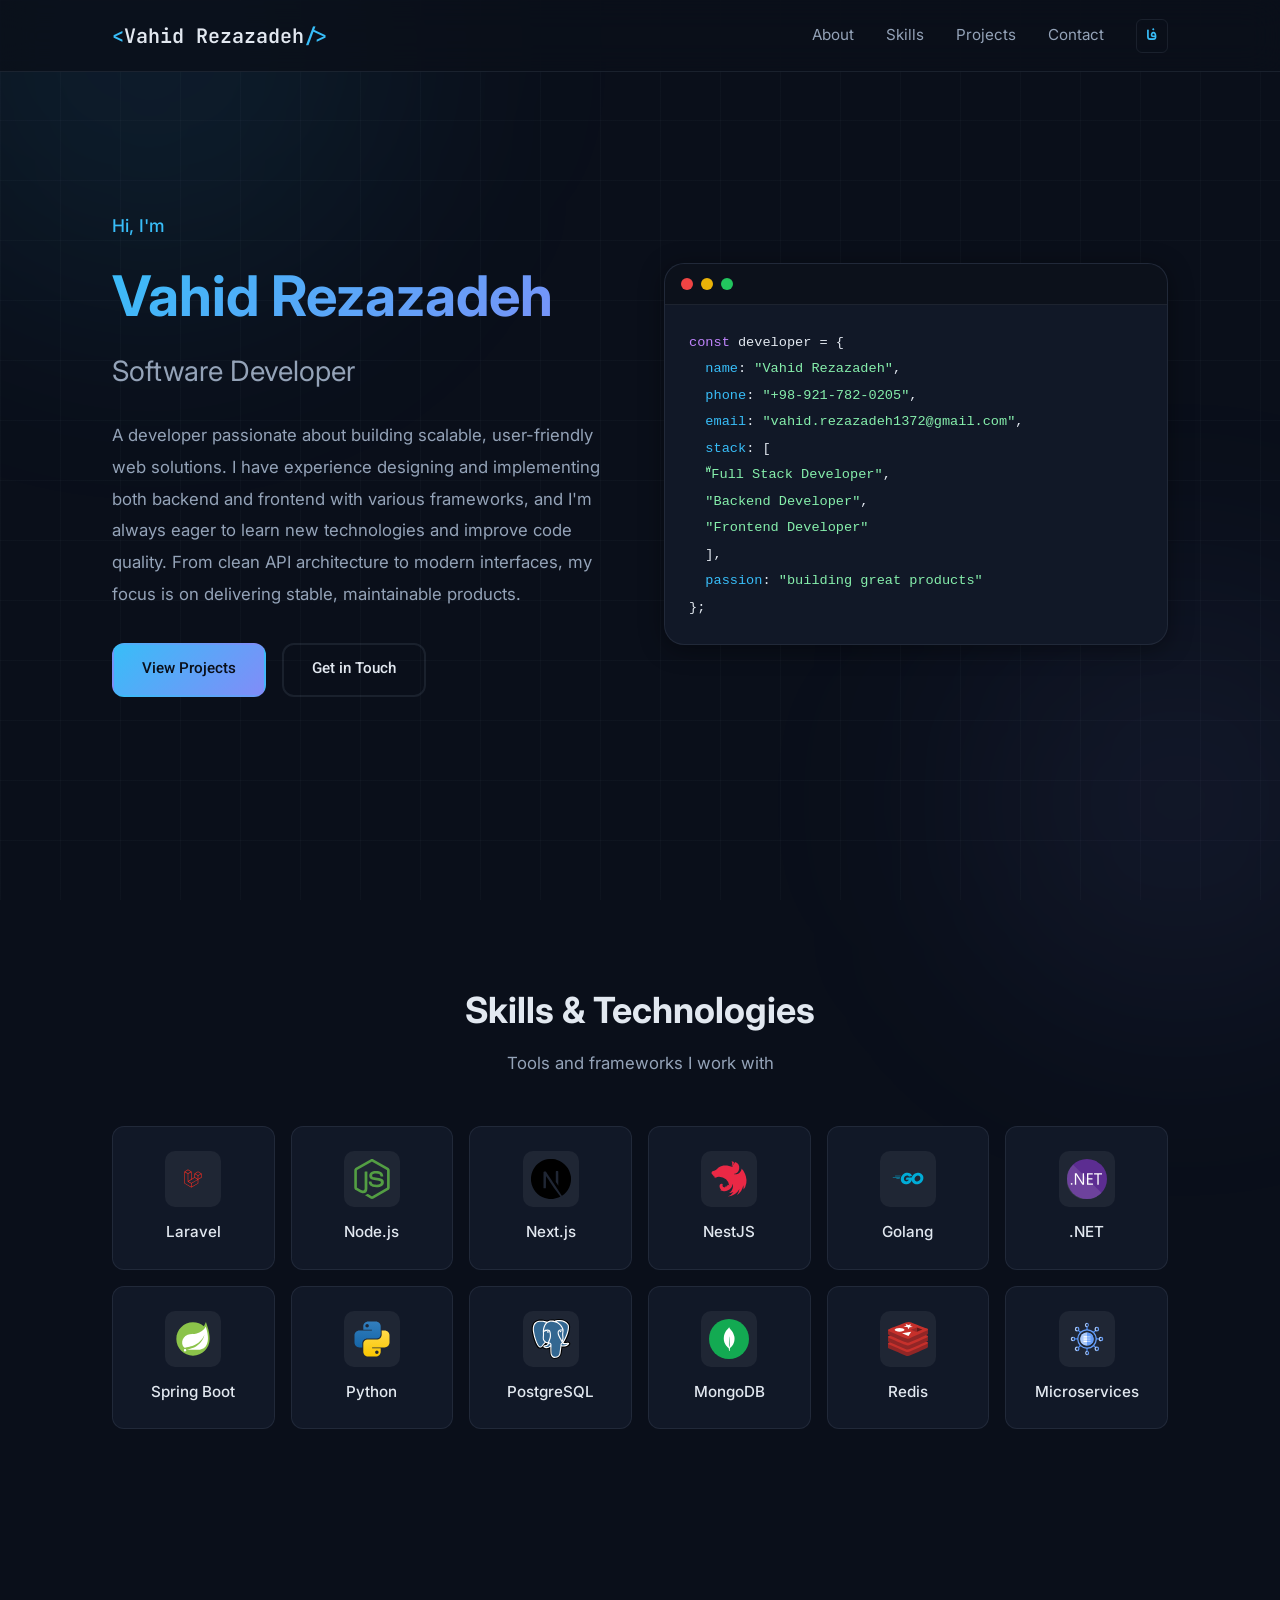
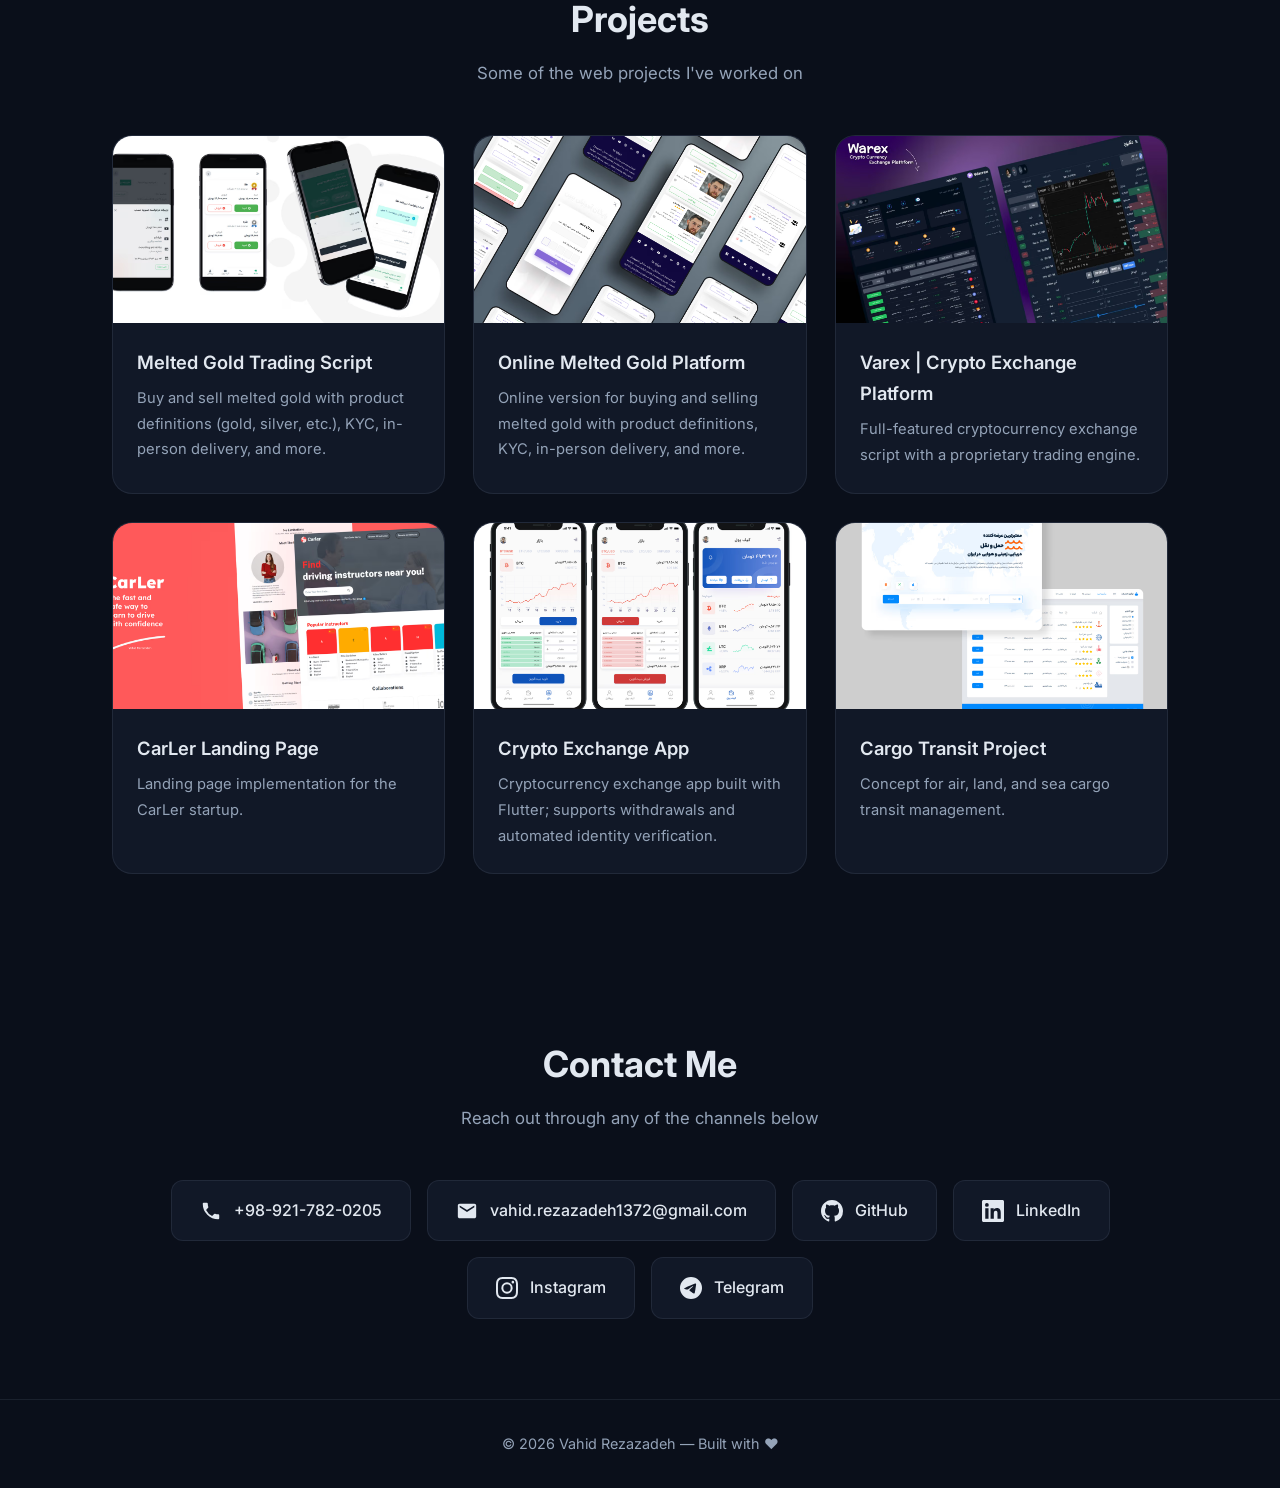
==== commit 494851f6: "fix: hero skills" ====
--- a/en/index.html
+++ b/en/index.html
@@ -159,18 +159,9 @@
   <span class="prop">phone</span>: <span class="str">"+98-921-782-0205"</span>,
   <span class="prop">email</span>: <span class="str">"vahid.rezazadeh1372@gmail.com"</span>,
   <span class="prop">stack</span>: [
-    <span class="str">"Laravel"</span>,
-    <span class="str">"Node.js"</span>,
-    <span class="str">"Next.js"</span>,
-    <span class="str">"Golang"</span>,
-    <span class="str">".NET"</span>,
-    <span class="str">"Spring Boot"</span>,
-    <span class="str">"Python"</span>,
-    <span class="str">"NestJS"</span>,
-    <span class="str">"PostgreSQL"</span>,
-    <span class="str">"MongoDB"</span>,
-    <span class="str">"Redis"</span>,
-    <span class="str">"Microservices"</span>
+  <span class="str">"ّFull Stack Developer"</span>,
+  <span class="str">"Backend Developer"</span>,
+  <span class="str">"Frontend Developer"</span>
   ],
   <span class="prop">passion</span>: <span class="str">"building great products"</span>
 };</code></pre>
